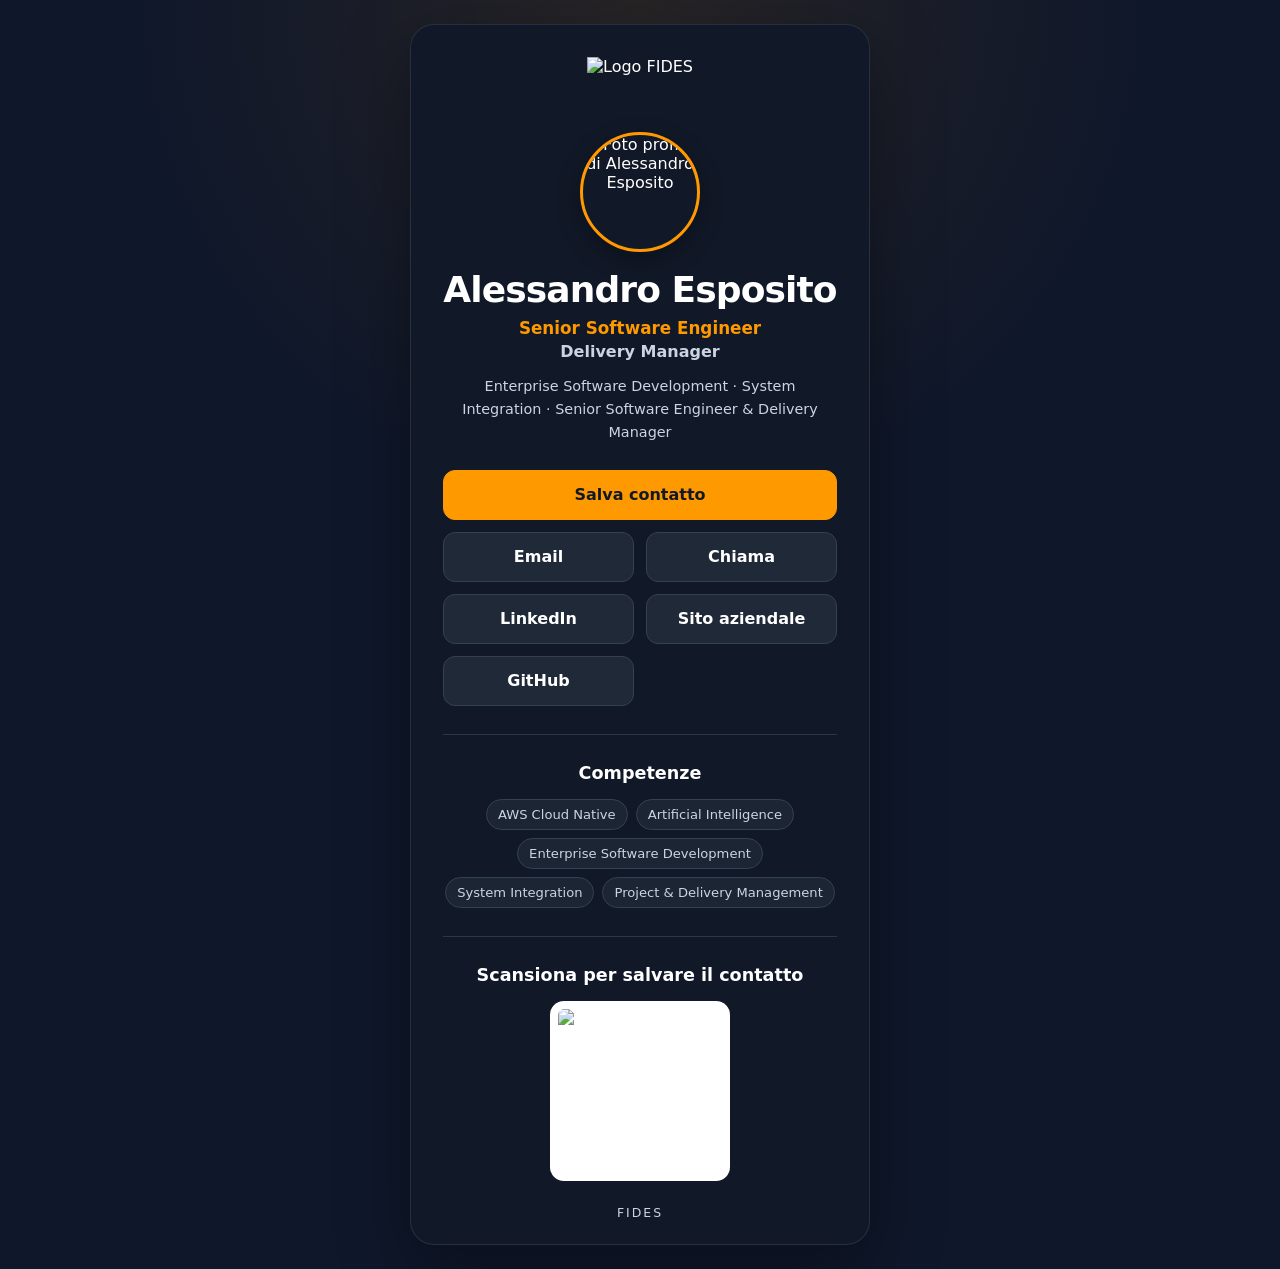
==== digital-business-card/index.html @ c2cbac92 "Initial digital business card" ====
<!DOCTYPE html>
<html lang="it">
<head>
  <meta charset="UTF-8">
  <meta name="viewport" content="width=device-width, initial-scale=1.0">
  <meta name="description" content="Biglietto da visita digitale di Alessandro Esposito, Senior Software Engineer e Delivery Manager.">
  <meta name="theme-color" content="#0F172A">
  <title>Alessandro Esposito | Digital Business Card</title>
  <link rel="stylesheet" href="style.css">
</head>
<body>
  <main class="page">
    <article class="business-card" aria-labelledby="profile-name">
      <header class="profile">
        <img
          class="company-logo"
          src="assets/company-logo.png"
          alt="Logo FIDES"
          width="140"
          height="70"
        >

        <img
          class="profile-photo"
          src="assets/alessandro-esposito-profile.jpg"
          alt="Foto profilo di Alessandro Esposito"
          width="120"
          height="120"
        >

        <h1 id="profile-name">Alessandro Esposito</h1>
        <p class="primary-role">Senior Software Engineer</p>
        <p class="secondary-role">Delivery Manager</p>
        <p class="tagline">
          Enterprise Software Development · System Integration ·
          Senior Software Engineer &amp; Delivery Manager
        </p>
      </header>

      <nav class="actions" aria-label="Contatti e collegamenti">
        <a class="button button-primary" href="alessandro-esposito.vcf" download>
          Salva contatto
        </a>
        <a class="button" href="mailto:alessandroesposito.ssw@gmail.com">
          Email
        </a>
        <a class="button" href="tel:+393454377205">
          Chiama
        </a>
        <a
          class="button"
          href="https://www.linkedin.com/in/alessandro-e-34529173"
          target="_blank"
          rel="noopener noreferrer"
        >
          LinkedIn
        </a>
        <a
          class="button"
          href="https://www.fidesgroup.com/it"
          target="_blank"
          rel="noopener noreferrer"
        >
          Sito aziendale
        </a>
        <a
          class="button"
          href="https://github.com/aespos"
          target="_blank"
          rel="noopener noreferrer"
        >
          GitHub
        </a>
      </nav>

      <section class="skills" aria-labelledby="skills-title">
        <h2 id="skills-title">Competenze</h2>
        <ul>
          <li>AWS Cloud Native</li>
          <li>Artificial Intelligence</li>
          <li>Enterprise Software Development</li>
          <li>System Integration</li>
          <li>Project &amp; Delivery Management</li>
        </ul>
      </section>

      <section class="qr-section" aria-labelledby="qr-title">
        <h2 id="qr-title">Scansiona per salvare il contatto</h2>
        <img
          class="qr-code"
          src="assets/alessandro-esposito-qr.png"
          alt="QR Code della pagina di Alessandro Esposito"
          width="180"
          height="180"
        >
      </section>

      <footer>
        <p>FIDES</p>
      </footer>
    </article>
  </main>
</body>
</html>
---- digital-business-card/style.css ----
:root {
  color-scheme: dark;
  --background: #0f172a;
  --card-background: #111827;
  --primary-accent: #ff9900;
  --text: #ffffff;
  --secondary-text: #cbd5e1;
  --button-background: #1f2937;
  --border: #334155;
}

* {
  box-sizing: border-box;
}

html {
  font-family:
    Inter, ui-sans-serif, system-ui, -apple-system, BlinkMacSystemFont, "Segoe UI",
    sans-serif;
  background: var(--background);
}

body {
  min-width: 320px;
  min-height: 100vh;
  margin: 0;
  color: var(--text);
  background:
    radial-gradient(circle at top, rgb(255 153 0 / 10%), transparent 32rem),
    var(--background);
}

img {
  display: block;
  max-width: 100%;
}

.page {
  display: grid;
  min-height: 100vh;
  place-items: center;
  padding: 24px 16px;
}

.business-card {
  width: 100%;
  max-width: 460px;
  overflow: hidden;
  padding: 32px 20px 24px;
  text-align: center;
  background: var(--card-background);
  border: 1px solid rgb(203 213 225 / 12%);
  border-radius: 24px;
  box-shadow: 0 24px 70px rgb(0 0 0 / 35%);
}

.profile {
  display: flex;
  flex-direction: column;
  align-items: center;
}

.company-logo {
  width: auto;
  max-width: 140px;
  height: auto;
  max-height: 70px;
  margin-bottom: 22px;
  object-fit: contain;
}

.profile-photo {
  width: 120px;
  height: 120px;
  margin-bottom: 18px;
  object-fit: cover;
  border: 3px solid var(--primary-accent);
  border-radius: 50%;
  box-shadow: 0 8px 24px rgb(0 0 0 / 30%);
}

h1,
h2,
p {
  margin-top: 0;
}

h1 {
  margin-bottom: 8px;
  font-size: clamp(1.75rem, 8vw, 2.25rem);
  line-height: 1.1;
  letter-spacing: -0.025em;
}

.primary-role {
  margin-bottom: 4px;
  color: var(--primary-accent);
  font-size: 1.05rem;
  font-weight: 700;
}

.secondary-role {
  margin-bottom: 14px;
  color: var(--secondary-text);
  font-weight: 600;
}

.tagline {
  max-width: 380px;
  margin-bottom: 26px;
  color: var(--secondary-text);
  font-size: 0.9rem;
  line-height: 1.6;
}

.actions {
  display: grid;
  grid-template-columns: 1fr;
  gap: 12px;
}

.button {
  display: inline-flex;
  min-height: 50px;
  align-items: center;
  justify-content: center;
  padding: 12px 18px;
  color: var(--text);
  font-weight: 700;
  text-decoration: none;
  background: var(--button-background);
  border: 1px solid var(--border);
  border-radius: 12px;
  transition:
    color 160ms ease,
    background-color 160ms ease,
    border-color 160ms ease,
    transform 160ms ease;
}

.button-primary {
  color: #111827;
  background: var(--primary-accent);
  border-color: var(--primary-accent);
}

.button:hover {
  color: #111827;
  background: var(--primary-accent);
  border-color: var(--primary-accent);
  transform: translateY(-1px);
}

.button:focus-visible {
  outline: 3px solid var(--text);
  outline-offset: 3px;
}

.skills,
.qr-section {
  padding-top: 28px;
  margin-top: 28px;
  border-top: 1px solid rgb(203 213 225 / 16%);
}

h2 {
  margin-bottom: 16px;
  font-size: 1.1rem;
}

.skills ul {
  display: flex;
  flex-wrap: wrap;
  gap: 8px;
  justify-content: center;
  padding: 0;
  margin: 0;
  list-style: none;
}

.skills li {
  padding: 7px 11px;
  color: var(--secondary-text);
  font-size: 0.82rem;
  background: rgb(31 41 55 / 80%);
  border: 1px solid var(--border);
  border-radius: 999px;
}

.qr-code {
  width: 180px;
  height: 180px;
  padding: 8px;
  margin: 0 auto;
  object-fit: contain;
  background: #ffffff;
  border-radius: 14px;
}

footer {
  padding-top: 24px;
  color: var(--secondary-text);
  font-size: 0.78rem;
  letter-spacing: 0.16em;
}

footer p {
  margin-bottom: 0;
}

@media (min-width: 420px) {
  .business-card {
    padding-right: 32px;
    padding-left: 32px;
  }

  .actions {
    grid-template-columns: repeat(2, 1fr);
  }

  .button-primary {
    grid-column: 1 / -1;
  }
}

@media (prefers-reduced-motion: reduce) {
  .button {
    transition: none;
  }
}
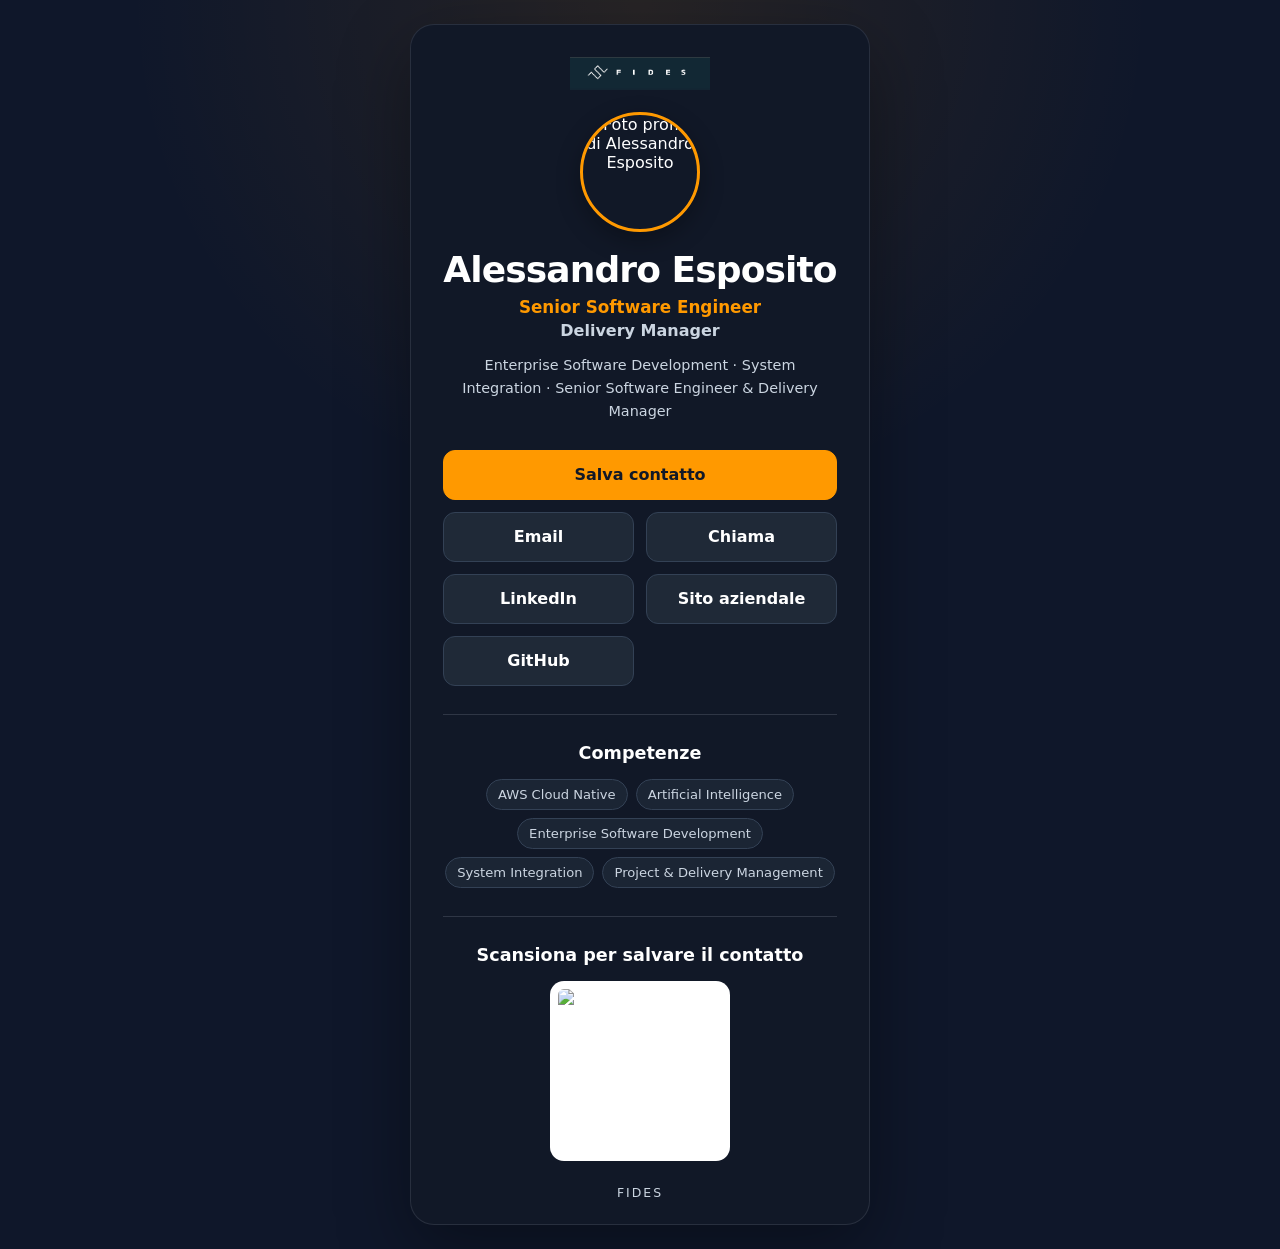
==== commit b4049349: "fix" ====
--- a/digital-business-card/index.html
+++ b/digital-business-card/index.html
@@ -41,7 +41,7 @@
         <a class="button button-primary" href="alessandro-esposito.vcf" download>
           Salva contatto
         </a>
-        <a class="button" href="mailto:alessandroesposito.ssw@gmail.com">
+        <a class="button" href="mailto:alessandro.esposito@fides.it">
           Email
         </a>
         <a class="button" href="tel:+393454377205">
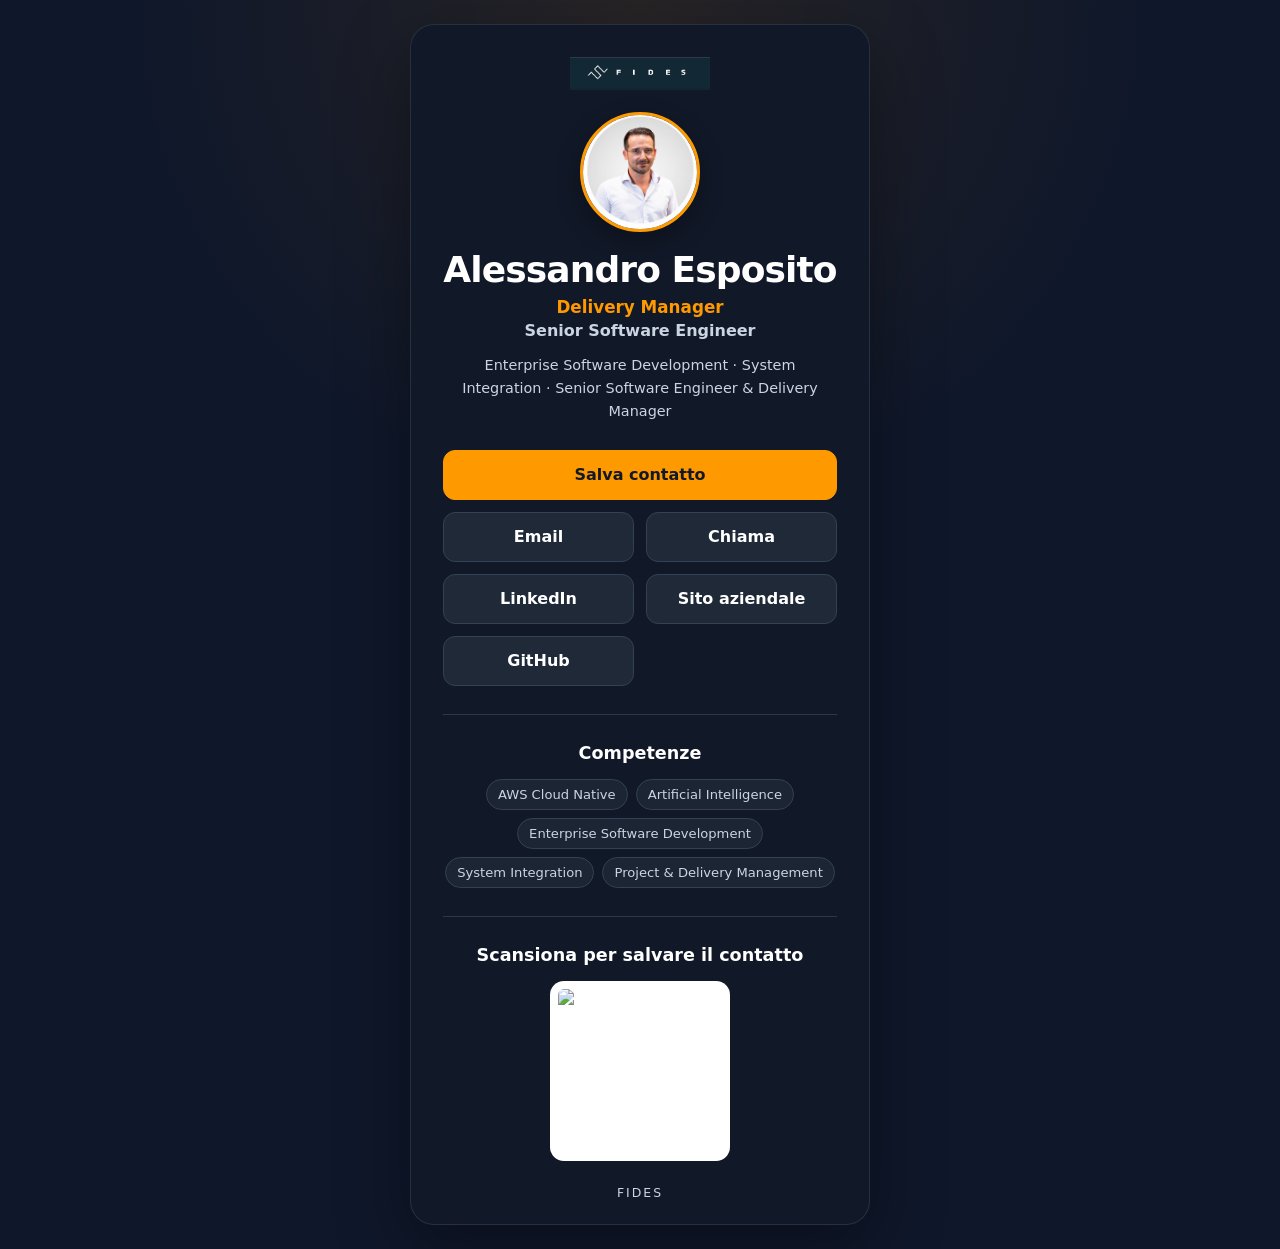
==== commit 81b6badb: "qr code" ====
--- a/digital-business-card/index.html
+++ b/digital-business-card/index.html
@@ -22,15 +22,15 @@
 
         <img
           class="profile-photo"
-          src="assets/alessandro-esposito-profile.jpg"
+          src="assets/alessandro-esposito-profile.png"
           alt="Foto profilo di Alessandro Esposito"
           width="120"
           height="120"
         >
 
         <h1 id="profile-name">Alessandro Esposito</h1>
-        <p class="primary-role">Senior Software Engineer</p>
-        <p class="secondary-role">Delivery Manager</p>
+        <p class="primary-role">Delivery Manager</p>
+        <p class="secondary-role">Senior Software Engineer</p>
         <p class="tagline">
           Enterprise Software Development · System Integration ·
           Senior Software Engineer &amp; Delivery Manager
